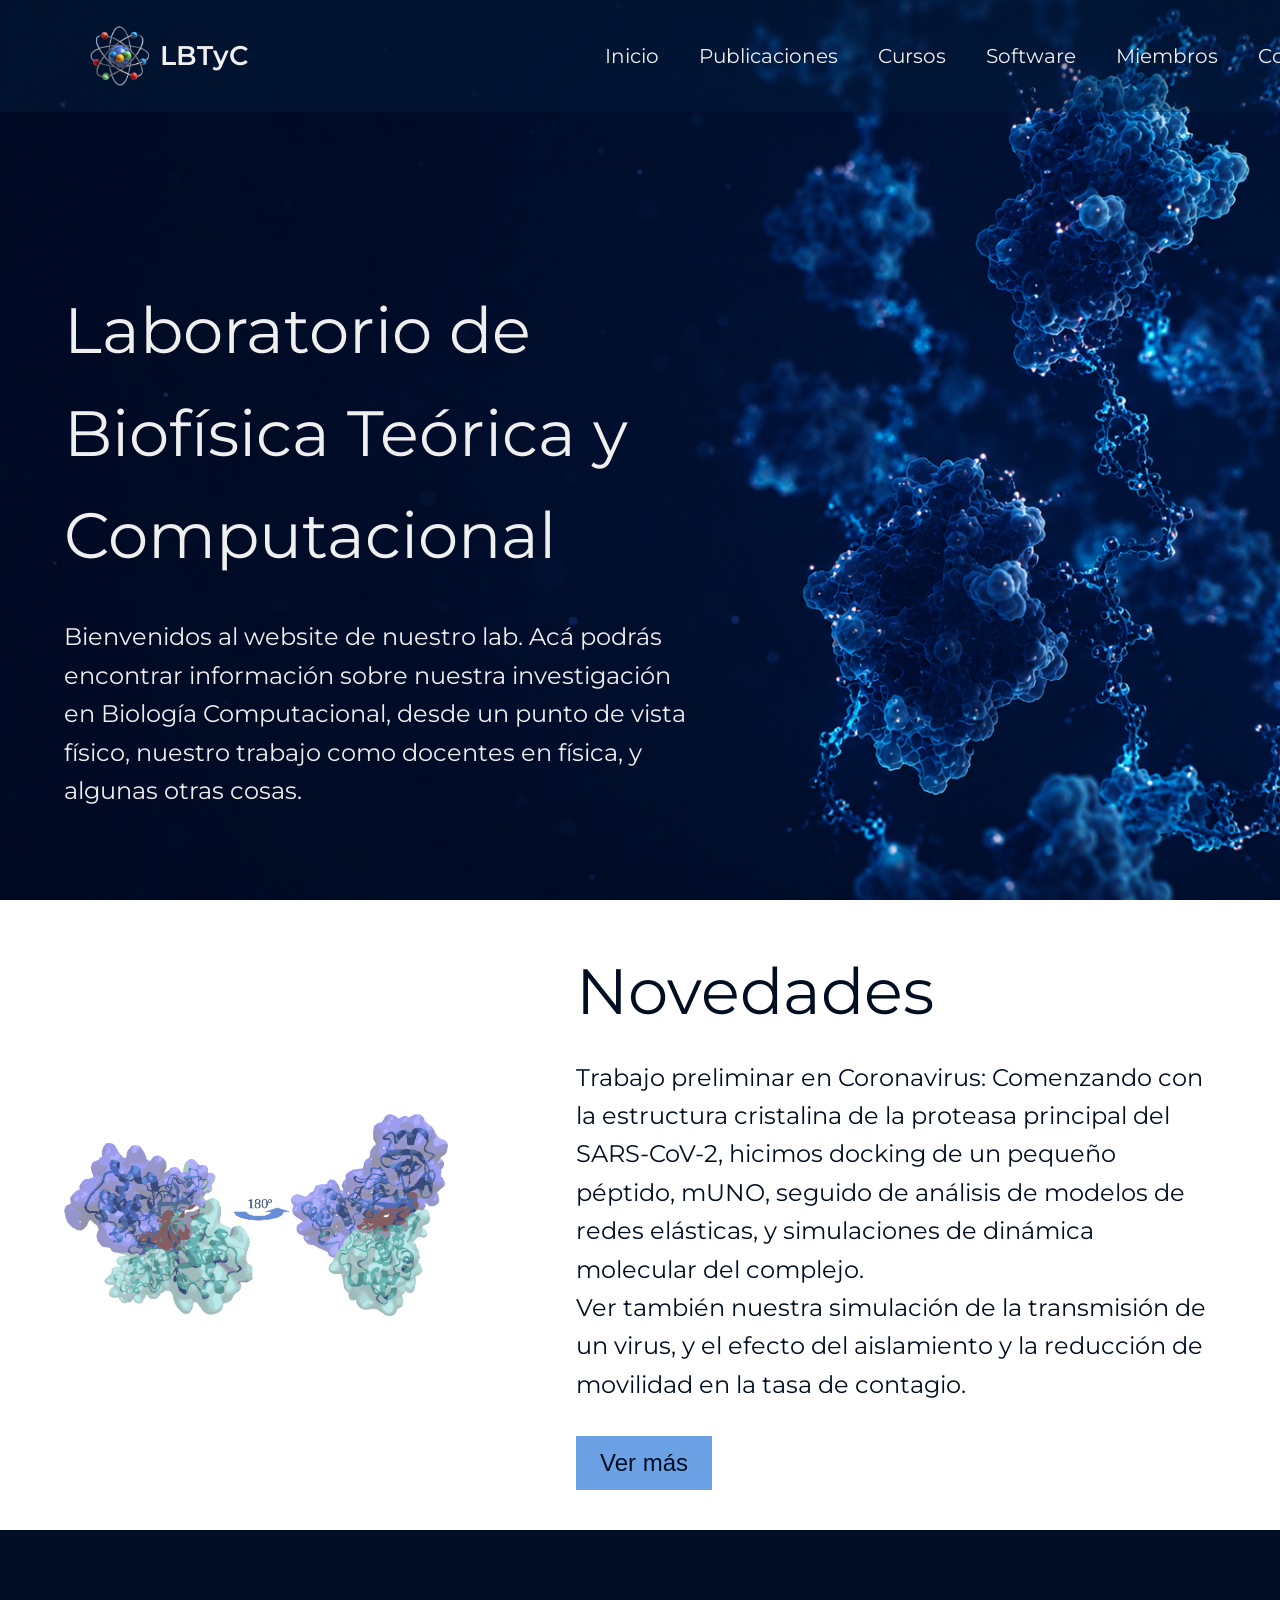
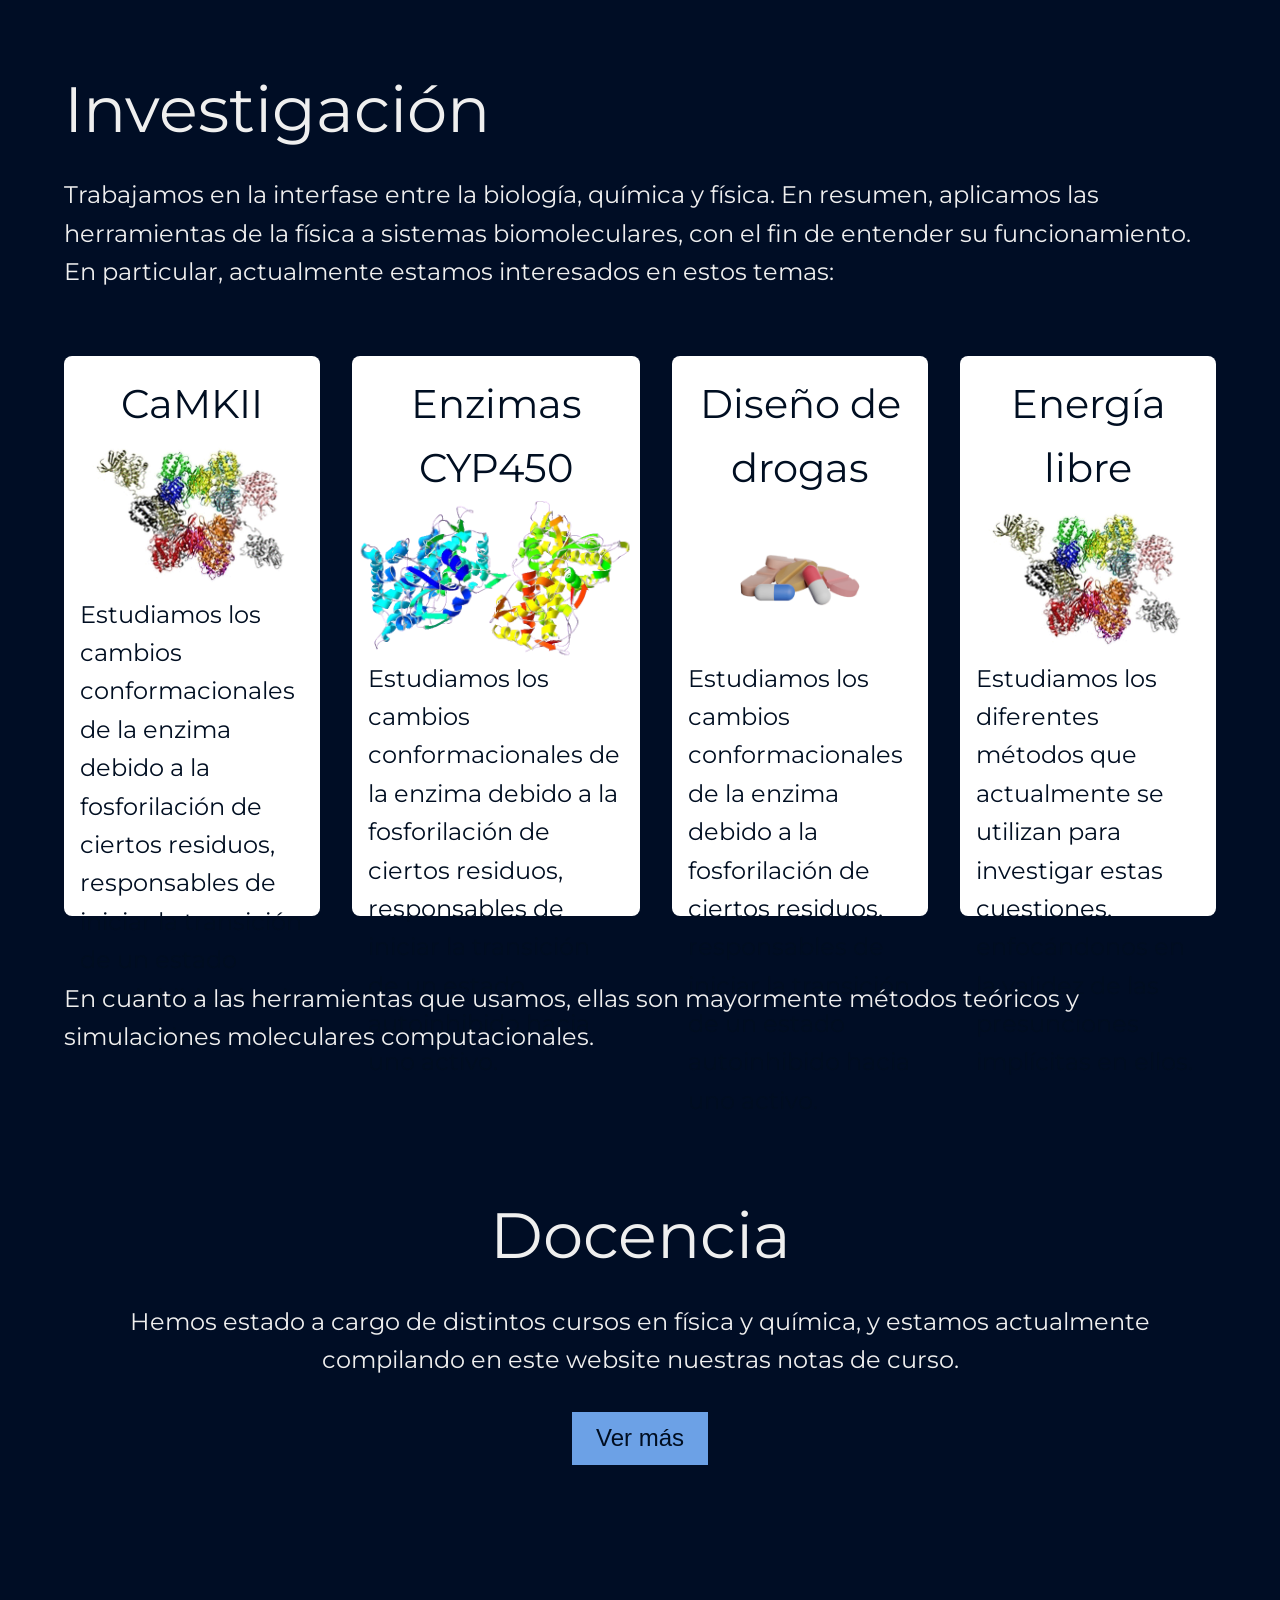
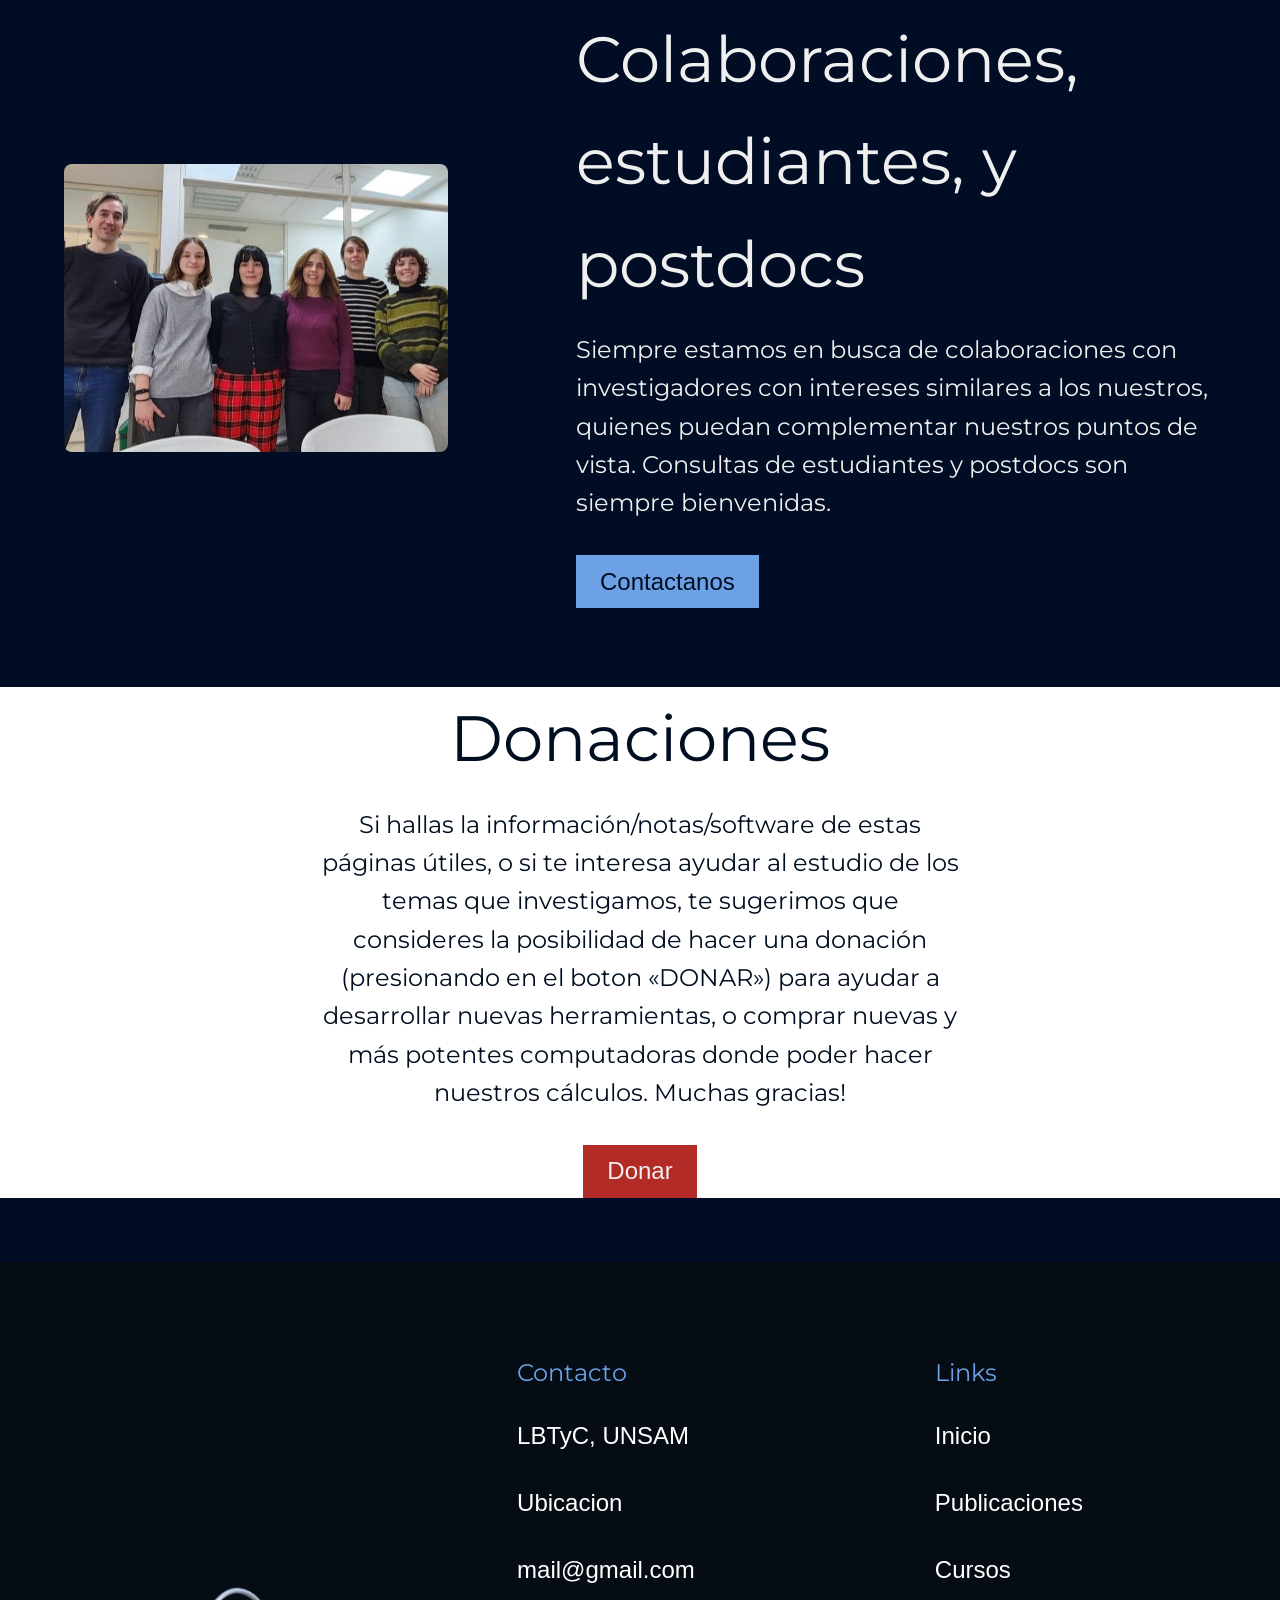
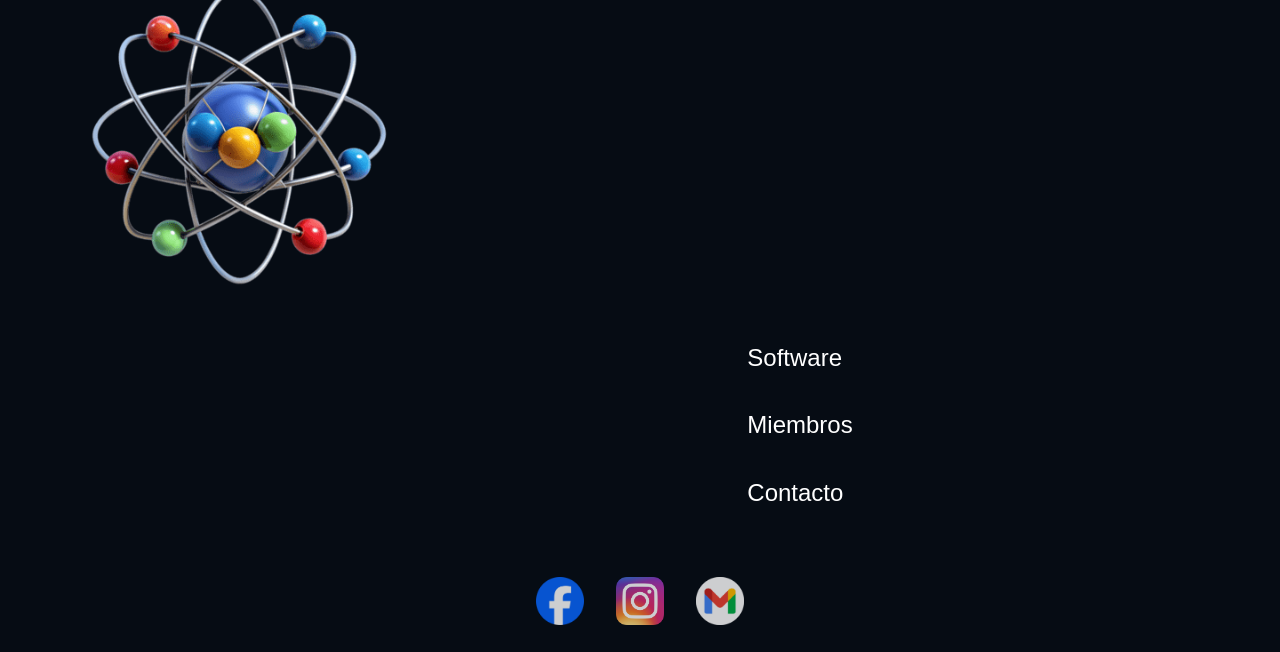
==== index.html @ 5a87e27a "first" ====
<!DOCTYPE html>
<html lang="es">

    <head>
        <meta charset="UTF-8">
        <meta name="viewport" content="width=device-width, initial-scale=1.0">

        <title>LBTyC</title>
        <link rel="icon" type="image/png" href="img/lablogo.png">

        <link rel="preconnect" href="https://fonts.googleapis.com">
        <link rel="preconnect" href="https://fonts.gstatic.com" crossorigin>
        <link href="https://fonts.googleapis.com/css2?family=Montserrat:ital,wght@0,100..900;1,100..900&display=swap" rel="stylesheet">

        <link rel="stylesheet" href="css/style.css">
        
    </head>

    <body>
        <header class="header-home">
            <nav class="navbar">
                <div class="logo">
                    <img src="img/lablogo.png" alt="Logo LBTyC">
                    <h2>LBTyC</h2>
                </div>

                <ul class="nav-links" id="navLinks">
                    <li><a href="index.html">Inicio</a></li>
                    <li><a href="publicaciones.html">Publicaciones</a></li>
                    <li><a href="cursos.html">Cursos</a></li>
                    <li><a href="software.html">Software</a></li>
                    <li><a href="miembros.html">Miembros</a></li>
                    <li><a href="contacto.html">Contacto</a></li>
                </ul>


                <div class="hamburger" id="hamburger">
                    <span></span>
                    <span></span>
                    <span></span>
                </div>
            </nav>
        </header>

        <main class="main-inicio">
            <section class="background1">
                <div class="titulos-inicio">
                    <h1 class="reveal">Laboratorio de Biofísica Teórica y Computacional</h1>
                </div>
                <div class="desc-inicio">
                    <p class="reveal">Bienvenidos al website de nuestro lab. Acá podrás encontrar información sobre nuestra investigación en Biología Computacional, desde un punto de vista físico, nuestro trabajo como docentes en física, y algunas otras cosas.</p> <br>
                </div>
            </section>

            <section class="background2">
                <img src="img/corona3.png" alt="Imagen de coronavirus" class="reveal">
                <div class="home-novedades">
                    <h2 class="novedades-titulos reveal">Novedades</h2>
                    <p>Trabajo preliminar en Coronavirus: Comenzando con la estructura cristalina de la proteasa principal del SARS-CoV-2, hicimos docking de un pequeño péptido, mUNO, seguido de análisis de modelos de redes elásticas, y simulaciones de dinámica molecular del complejo. <br>
                    Ver también nuestra simulación de la transmisión de un virus, y el efecto del aislamiento y la reducción de movilidad en la tasa de contagio.</p>
                    <button class="boton-home">Ver más</button>
                </div>
            </section>
            
            <section class="background3">
                <div class="home-investigacion">
                    <h2 class="investigacion-titulos reveal">Investigación</h2>
                    <p>Trabajamos en la interfase entre la biología, química y física. En resumen, aplicamos las herramientas de la física a sistemas biomoleculares, con el fin de entender su funcionamiento. En particular, actualmente estamos interesados en estos temas:</p>
                </div>
                <div class="home-investigacion-list">
                    <div class="jump">
                        <h3>CaMKII</h3>
                        <img src="img/camkii.webp" alt="proteina CaMKII" class="reveal">
                        <p>Estudiamos los cambios conformacionales de la enzima debido a la fosforilación de ciertos residuos, responsables de iniciar la transición de un estado autoinhibido hacia uno activo. </p>
                    </div>
                    <div class="jump">
                        <h3>Enzimas CYP450</h3>
                        <img src="img/cyP450.png" alt="proteina CYP450" class="reveal">
                        <p>Estudiamos los cambios conformacionales de la enzima debido a la fosforilación de ciertos residuos, responsables de iniciar la transición de un estado autoinhibido hacia uno activo. </p>
                    </div>
                    <div class="jump">
                        <h3>Diseño de drogas</h3>
                        <img src="img/drugs.png" alt="drogas" class="reveal">
                        <p>Estudiamos los cambios conformacionales de la enzima debido a la fosforilación de ciertos residuos, responsables de iniciar la transición de un estado autoinhibido hacia uno activo. </p>
                    </div>
                    <div class="jump">
                        <h3>Energía libre</h3>
                        <img src="img/camkii.webp" alt="proteina CaMKII" class="reveal">
                        <p>Estudiamos los diferentes métodos que actualmente se utilizan para investigar estas cuestiones, enfocándonos en la validez de las presunciones implícitas en ellos. </p>
                    </div>
                </div>
                <div class="home-investigacion">
                    <p>En cuanto a las herramientas que usamos, ellas son mayormente métodos teóricos y simulaciones moleculares computacionales.</p>
                </div>

                <div class="home-docencia">
                    <h2 class="docencia-titulos reveal">Docencia</h2>
                    <p>Hemos estado a cargo de distintos cursos en física y química, y estamos actualmente compilando en este website nuestras notas de curso.</p>
                    <button class="boton-home">Ver más</button>
                </div>
            </section>

            <section class="background5">
                <img src="img/equipo.jpg" alt="foto" class="reveal">
                <div class="home-colaboraciones">
                    <h2 class="colaboraciones-titulos reveal">Colaboraciones, estudiantes, y postdocs</h2>
                    <p>Siempre estamos en busca de colaboraciones con investigadores con intereses similares a los nuestros, quienes puedan complementar nuestros puntos de vista. Consultas de estudiantes y postdocs son siempre bienvenidas.</p>
                    <button class="boton-home">Contactanos</button>
                </div>
            </section>

            <section class="background6">
                <div class="home-donaciones">
                    <h2 class="donaciones-titulos reveal">Donaciones</h2>
                    <p>Si hallas la información/notas/software de estas páginas útiles, o si te interesa ayudar al estudio de los temas que investigamos, te sugerimos que consideres la posibilidad de hacer una donación (presionando en el boton «DONAR») para ayudar a desarrollar nuevas herramientas, o comprar nuevas y más potentes computadoras donde poder hacer nuestros cálculos. Muchas gracias!</p>
                    <button class="boton-donar">Donar</button>
                </div>
            </section>


        </main>


        <footer>

            <section class="footer-arriba">
                <div class="footer-logo">
                    <img src="img/lablogo.png" alt="Logo LBTyC">
                </div>

                <div class="footer-caja">

                    <ul class="footer-links">
                        
                            <div class="column1">
                                <h3>Contacto</h3>
                                <li>LBTyC, UNSAM</li>
                                <li>Ubicacion</li>
                                <li>mail@gmail.com</li>
                            </div>
                            <div class="column2">
                                <h3>Links</h3>
                                <li><a href="index.html">Inicio</a></li>
                                <li><a href="publicaciones.html">Publicaciones</a></li>
                                <li><a href="cursos.html">Cursos</a></li>
                            </div>
                            <div class="column3">
                                <li><a href="software.html">Software</a></li>
                                <li><a href="miembros.html">Miembros</a></li>
                                <li><a href="contacto.html">Contacto</a></li>  
                            </div>
                    </ul>
                    
                </div>
            </section>

        
        <section class="footer-abajo">
            <div class="footer-icons">
            <a href="https://www.facebook.com/share/17wjpVPdPf/"><img src="img/iconfacebook.webp" alt="facebook"></a>
            <a href="https://www.instagram.com/clara.general/"><img src="img/iconig.png" alt="instagram"></a>
            <a href=""><img src="img/iconmail.webp" alt="mail"></a>
            </div>
        </section>

        </footer>


    <script src="js/scripts.js"></script>    
    </body>


</html>
---- css/style.css ----
*{
  margin: 0;
  padding: 0;
  box-sizing: border-box;
  scroll-behavior: smooth;
}


:root {
  /*Colores*/
    --bg-main: #000d25;
    --bg-secundario: #39425e;
    --acento: #f2c57c;
    --texto: #efefef;
    --texto-2: #cacaca;
    --texto-3: #000e21;
    --celeste: #6ca1e6;
    --rojo: #b32b26;
    --blanco: #ffffff;

  /*Tamaño de textos celu*/
    --titulos: 2.5rem;
    --subtitulo: 1.5rem;
    --cuerpo: 1rem;

  /*Tamaño de textos desktop*/
    --dtitulos: 4rem;
    --dsubtitulo: 2.5rem;
    --dcuerpo: 1.5rem;

  /* Fonts */
    --font-title:'Montserrat';
    --font-body: 'Montserrat';
    --font-logo: 'Montserrat';
}

body {
  font-family: var(--font-body);
  line-height: 1.6;
  background-color: var(--bg-main);
  color: var(--texto);
}


h1, h2{
  font-size: var(--titulos);
  font-family: var(--font-title);
  font-weight: 400;
}

h3, h4{
  font-size: var(--subtitulo);
  font-family: var(--font-body);
  font-weight: 400;
}

p{
  font-size: var(--cuerpo);
  font-family: var(--font-body);
}

li{
  font-size: var(--cuerpo);
}


header{
  background-color: var(--bg-main);
  padding: 0.2rem;
  padding-left: 0.9rem;
  padding-right: 0.9rem;
  width: 100%;
}

.header-home{
  position: absolute;
  z-index: 1000;
}

.navbar{
  display: flex;
  justify-content: space-between;
  align-items: center;
  padding: 0.5rem;
}

ul.nav-links{
  list-style-type: none;
  position: absolute;
  right: 0;
  top: 45px;
  background-color: var(--bg-main);
  z-index: 100;
  text-align: center;
  font-size: var(--subtitulo);
  font-family: var(--font-body);
}

.logo{
  display: flex;
}

.logo h2{
  font-family: var(--font-logo);
  font-size: 1.7rem;
  font-weight: 600;
  color: var(--texto);
  align-self: center;
  padding-left: 0.5rem;
}

.logo img{
  width: 4rem;
  height: 4rem;
}

.hamburger {
  display: flex;
  flex-direction: column;
  cursor: pointer;
  align-self: center;
}

.hamburger span {
  height: 0.188em;
  background-color: var(--texto);
  margin: 0.188em 0;
  width: 1.563em;
}

.nav-links {
  list-style: none;
  display: none;
  flex-direction: column;
  width: 60%;
  text-align: end;
}

.nav-links li {
  width: 100%;
}

.nav-links a {
  color: var(--texto);
  text-decoration: none;
  padding: 0.8em 0;
  display: block;
}

.nav-active {
  display: flex;
}

.dropdown-content {
  list-style-type: none;
  display: none;
  text-align: center;
}

.dropdown-content a {
  color: var(--texto);
  text-align: center;
  text-decoration: none;
  display: block;
}

.dropdown:hover .dropdown-content {
  display: block;
}

/*      HOME     */


.main-inicio{
  display: flex;
  flex-wrap: wrap;
  justify-content: center;
  align-content: center;
  }

.background1{
  display: flex;
  flex-wrap: wrap;
  padding-top: 8rem;
  padding-left: 1rem;
  }

.background2{
    background-image: url("../img/background-home2.svg");
    background-position: center;
    background-repeat: no-repeat;
    background-size: cover;
    width: 100%;
    display: flex;
    flex-wrap: wrap;
    justify-content: center;
    padding: 1rem;
  }

  .home-novedades{
    width: 100%;
    display: flex;
    flex-wrap: wrap;
    gap: 3rem;
    justify-content: center;
    align-items: start;
    color: var(--texto-3);
  }

  .novedades-titulos{
    width: 100%;
    height: fit-content;
  }

  .novedades-subtitulos{
    width: 100%;
    text-align: center;
  }

  .desc-inicio{
    padding: 1rem;
  }

  .background1 h2{
    font-size: var(--titulos);
  }

.conocer{
  padding: 1rem ;
  padding-top: 0.3rem;
  padding-bottom: 0.3rem;
  border-radius: 0.5rem;
  margin-top: 2rem;
  border: solid 0.2rem;
  text-decoration: none;
  color: var(--texto);
}

.conocer a{
  text-decoration: none;
  color: var(--texto);
}

.reveal {
  opacity: 0;
  transform: translateY(20px);
  transition: opacity 0.8s ease, transform 0.8s ease;
}

.reveal.visible {
  opacity: 1;
  transform: translateY(0);
}




              /*     CURSOS      */


.main-cursos{
  display: flex;
  flex-wrap: wrap;
  padding: 1rem;
}

.main-cursos h2{
  font-size: var(--subtitulo);
}

.titulos-cursos{
  display: flex;
  flex-wrap: wrap;
  text-align: center;
  justify-content:center;
  gap: 1rem;
}

.lista-cursos{
  display: flex;
  flex-wrap: wrap;
  justify-content: center;
}

.curso{
  width: 90%;
  border: solid var(--texto-2) 0.05rem;
  color: var(--texto);
  padding: 1rem;
  display: flex;
  flex-direction: column;
  margin-top: 2rem;
  border-radius: 0.5rem;
  gap: 1rem;
}

.curso div{
  display: flex;
  flex-direction: column;
  gap: 1rem;
}

.curso p{
  color: var(--texto-2);
}

.curso img{
  width: 100%;
  height: auto;
  border-radius: 0.5rem;
}

.boton-cursos{
  padding: 0.5rem;
  width: 6rem;
  background-color: transparent;
  color: var(--texto);
  border: solid var(--texto) 0.05rem;
  border-radius: 0.5rem;
  font-weight: bold;
}


                /*     PUBLICACIONES      */

.main-publicaciones{
  display: flex;
  margin: 4rem;
}

.publicaciones{
  display: flex;
  flex-direction: column;
  gap: 2rem;
}


.publicaciones-lista{
  display: flex;
  flex-direction: column;
  gap: 1rem;
}

.publicaciones-lista a{
  color: var(--celeste);
  font-size: var(--cuerpo);

}





                /*    Desktop     */
@media (min-width: 992px) {
   
  
             /*       HEADER         */  

 
  header {
    background: rgba(4, 30, 64, 0.4);
    padding: 1rem;
    padding-left: 5rem;
    padding-right: 5rem;
  }

  .header-home{
    position: absolute;
    z-index: 1000;
  }

  ul.nav-links {
    display: flex;
    flex-direction: row;
    justify-content: space-between;
    align-items: center;
    background-color: transparent;
    width: auto;
    position: static;
    width: 55%;
  }

  .nav-links a {
    padding: 0.5em 1em;
    font-size: 1.25rem;
    display: flex;
    align-items: center;
    justify-content: center;
  }

  .navbar {
  display: flex;
  justify-content: space-between;
  align-items: center;
  }

  .hamburger {
    display: none;
  }

  .dropdown-content {
    position: absolute;
    top: 100%;
    left: -1em;
    z-index: 1;
    min-width: calc(100% + 2em);
    padding: 0.9rem;
  }

  .dropdown-content a {
    background-color: var(--violeta);
    padding: 0.9rem;
  }

  .nav-links li {
    position: relative;
  }

  .nav-links a:hover{
    color: #ff8e8e;
  }

  .proyecto-div:hover .overlay{
  opacity: 1;
  }

  .proyecto-div .overlay{
    opacity: 0;
    transition: opacity 0.3s ease;
  }

  h1, h2{
  font-size: var(--dtitulos);
  font-family: var(--font-title);
  }

  h3, h4{
    font-size: var(--dsubtitulo);
    font-family: var(--font-body);
  }

  p{
    font-family: var(--font-body);
    font-size: var(--dcuerpo);
  }

  a{
    font-size: var(--dcuerpo);
  }



  /*.....Footer....*/ 

footer{
background-color: #060c14;
padding: 16px;
font-family: Arial, Helvetica, sans-serif;
}

.footer-caja{
  display: flex;
  flex-direction: row;
}

.footer h3{
  padding: 0.5em 0;
  font-size: var(--subtitulo);
}

.footer-links {
  list-style: none;
  margin: 0;
  padding: 0;
}

.footer-links h3{
  font-size: var(--subtitulo);
  color: var(--celeste);
}

.footer-links a {
  color: white;
  text-decoration: none;
  
}

.footer-links li {
  list-style: none;
  margin-bottom: 5px;
  padding: 0.5em 0;
  color: white;
  text-decoration: none;
  display: flex;
  font-size: var(--dcuerpo);  
}

.footer-icons {
  display: flex;
  justify-content: center;
  gap: 10px; 
  margin-top: 10px;
  opacity: 80%;
}

.footer-icons img{
  width: 100%;
}





              /*     HOME      */


  main{
    margin-bottom: 4rem;
  }
  
  
  .main-inicio{
  display: block;
  }

  .background1{
    background-image: url(../img/ChatGPT\ Image\ 31\ jul\ 2026\,\ 23_32_57.png);
    background-repeat: no-repeat;
    background-size: cover;
    background-position: center;
    display: flex;
    flex-direction: column;
    padding: 0;
    width: 100%;
    min-height: 100vh;
    gap: 2rem;
    justify-content: end;
  }

  .titulos-inicio{
    width: 50%;
    color: var(--texto);
    margin-left: 4rem;
    margin-right: 4rem;
  }

  .titulos-inicio h2{
    font-size: var(--dtitulos);
  }
  
  .desc-inicio{
    margin: 4rem;
    margin-top: 0rem;
    width: 50%;
    padding: 0;
  }


  .background2, .background6{
    background-color: var(--blanco);
    display: flex;
    flex-direction: row;
    padding: 0;
    max-height: 70vh;
    min-height: 70vh;
    gap: 8rem;
    color: var(--texto);
    justify-content: center;
    align-items: center;
  }

  .home-novedades{
    width: 50%;
    gap: 1rem;
    display: flex;
    flex-direction: column;
  }

  .background2 img{
  width: 30%;
  height: 30%;
  }
  
  .novedades-titulos{
    font-size: var(--dtitulos);
    width: 100%;
    padding: 0;
  }

  .boton-home{
    width: fit-content;
    background-color: var(--celeste);
    color: var(--texto-3);
    border: none;
    padding: 0.8rem 1.5rem;
    font-size: var(--dcuerpo);
    cursor: pointer;
    transition: background-color 0.3s ease;
    font-weight: 100;
    margin-top: 1rem;
  }

  .boton-home:hover{
    background-color: var(--texto-2);
  }

  .background3{
    margin-top: 4rem;
    display: flex;
    flex-wrap: wrap;
    padding: 0;
    width: 100%;
    min-height: 100vh;
    gap: 4rem;
    padding: 4rem;
  }

  .home-investigacion{
    width: 100%;
    gap: 1rem;
    display: flex;
    flex-direction: column;
  }
  
  .investigacion-titulos{
    font-size: var(--dtitulos);
    width: 100%;
    padding: 0;
  }

  .home-investigacion-list{
    width: 100%;
    display: flex;
    justify-content: center;
    align-items: center;
    flex-direction: row;
    gap: 2rem;
  }

  .home-investigacion-list div{
    display: flex;
    flex-wrap: wrap;
    justify-content: center;
    align-items: start;
    width: 25%;
    background-color: var(--blanco);
    padding: 1rem;
    border-radius: 0.5rem;
    color: var(--texto-3);
    max-height: 35rem;
    min-height: 35rem;
  }

  .home-investigacion-list div img{
    max-height: 10rem;
    min-height: 10rem;
    border-radius: 0.5rem;
  }

  .home-investigacion-list h3{
    width: 100%;
    text-align: center;
  }

  .jump{
  transition: transform 0.25s cubic-bezier(.34,1.56,.64,1);
  }

  .jump:hover{
    transform: translateY(-20px);
  }

  .home-docencia{
    margin-top: 4rem;
    width: 100%;
    display: flex;
    flex-wrap: wrap;
    gap: 1rem;
    justify-content: center;
  }

  .home-docencia p, .docencia-titulos{
    width: 100%;
    text-align: center;
  }

  .background4{
    display: flex;
    flex-wrap: wrap;
    padding: 0;
    width: 100%;
    min-height: 100vh;
    gap: 4rem;
  }

  .background5{
    margin-top: 4rem;
    display: flex;
    flex-direction: row;
    padding: 0;
    min-height: 70vh;
    gap: 8rem;
    color: var(--texto);
    justify-content: center;
    align-items: center;
  }

  .home-colaboraciones{
    width: 50%;
    gap: 1rem;
    display: flex;
    flex-direction: column;
  }

  .background5 img{
  width: 30%;
  border-radius: 0.5rem;
  }
  
  .colaboraciones-titulos{
    font-size: var(--dtitulos);
    width: 100%;
    padding: 0;
  }

  .background6{
    margin-top: 4rem;
    min-height: 50vh;
  }


  .home-donaciones{
    width: 50%;
    gap: 1rem;
    display: flex;
    flex-direction: column;
    text-align: center;
    color: var(--texto-3);
    align-items: center;
  }
  
  .donaciones-titulos{
    font-size: var(--dtitulos);
    width: 100%;
    padding: 0;
  }

  .boton-donar{
    width: fit-content;
    background-color: var(--rojo);
    color: var(--texto);
    border: none;
    padding: 0.8rem 1.5rem;
    font-size: var(--dcuerpo);
    cursor: pointer;
    transition: background-color 0.3s ease;
    font-weight: 100;
    margin-top: 1rem;
  }

  .boton-donar:hover{
    background-color: var(--texto-2);
  }



                /*     CURSOS      */


.main-cursos{
  display: block;
}

.main-cursos h2{
  font-size: var(--subtitulo);
}

.titulos-cursos{
  display: flex;
  flex-direction: column;
  gap: 1rem;
  margin-bottom: 3rem;
  margin-top: 3rem;
  
}

.lista-cursos{
  display: flex;
  flex-direction: column;
  align-items: center;
}

.curso{
  border: none;
  color: var(--texto);
  padding: 1rem;
  display: flex;
  flex-direction: row;
  justify-content: center;
  align-items: center;
  margin-top: 2rem;
  border-radius: 0.5rem;
}

.curso div{
  width: 35%;
}

.impar{
  display: flex;
  flex-direction: row-reverse;
  align-items: center;
}

.divider {
    border: none;
    height: 0.07rem;
    background-color: var(--celeste);
    opacity: 30%;
    width: 45%;
    margin: 2rem;
}

.curso img{
  width: 20%;
  height: 20%;
}

.boton-cursos{
  padding: 0.7rem;
  width: 7rem;
}


                /*     PUBLICACIONES      */




                /*    FOOTER     */



  .logo{
    height: fit-content;
    width: fit-content;
  }

  .footer-caja{
    width: 100%;
    height: 100%;
  }

  .footer-links{
    height: 100%;
    width: 100%;
    display: flex;
    flex-wrap: wrap;
    gap: 15rem;
    align-items: center;
    justify-content: center;
  }

  .footer-arriba{
    display: flex;
    flex-direction: row;
    padding: 4rem;
    padding-bottom: 1rem;
  }

  .footer-logo{
    width: 40%;
    display: flex;
    justify-content: center;
    align-items: center;
  }

  .footer-logo img{
    max-width: 20rem;
  }

  .column1{
    display: flex;
    flex-direction: column;
  }

  .column2{
    display: flex;
    flex-direction: column;
  }

  .column3{
    display: flex;
    flex-direction: column;
    margin-top: 5rem;
  }

  footer h3{
    padding: 0.5em 0;
    font-size: var(--subtitulo);
  }

  .footer-icons {
  gap: 2rem; 
  margin-top: 2rem;
  opacity: 80%;
}

  .footer-icons img{
    width: 3rem;
  }


}
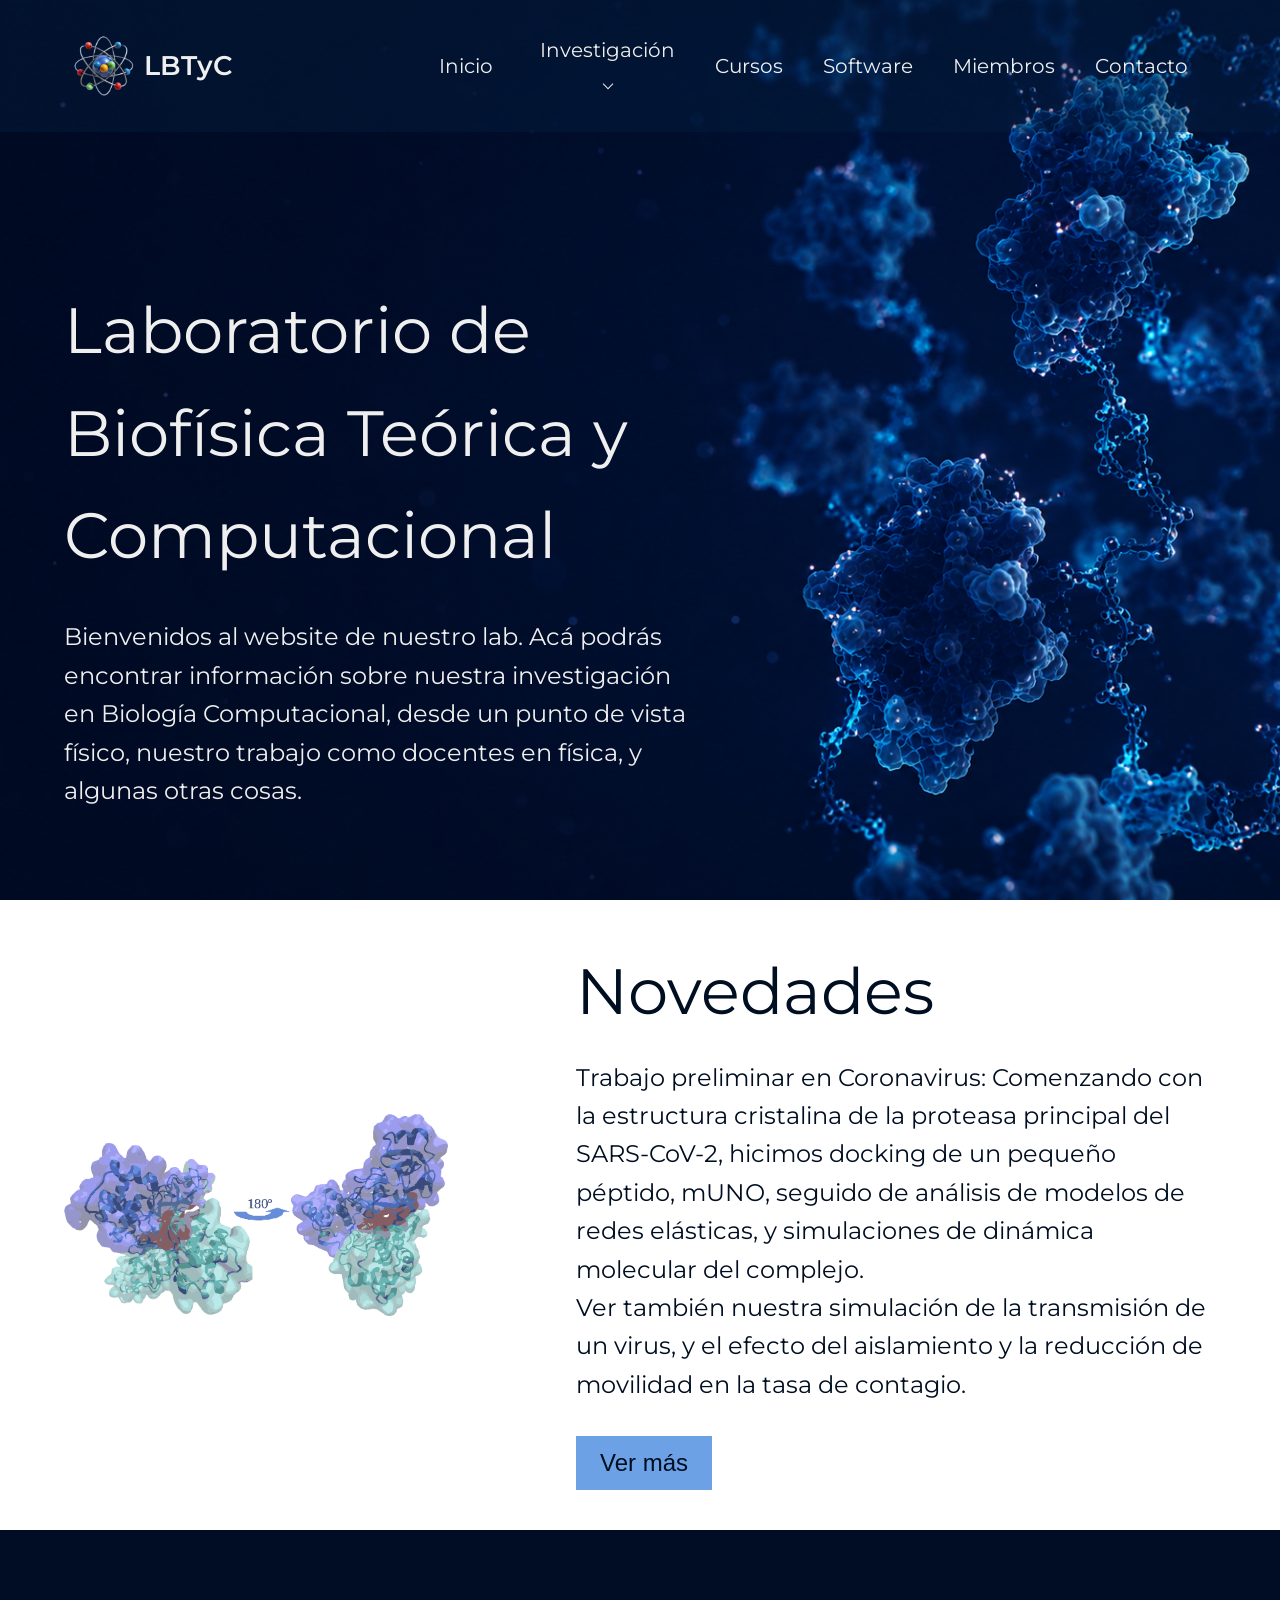
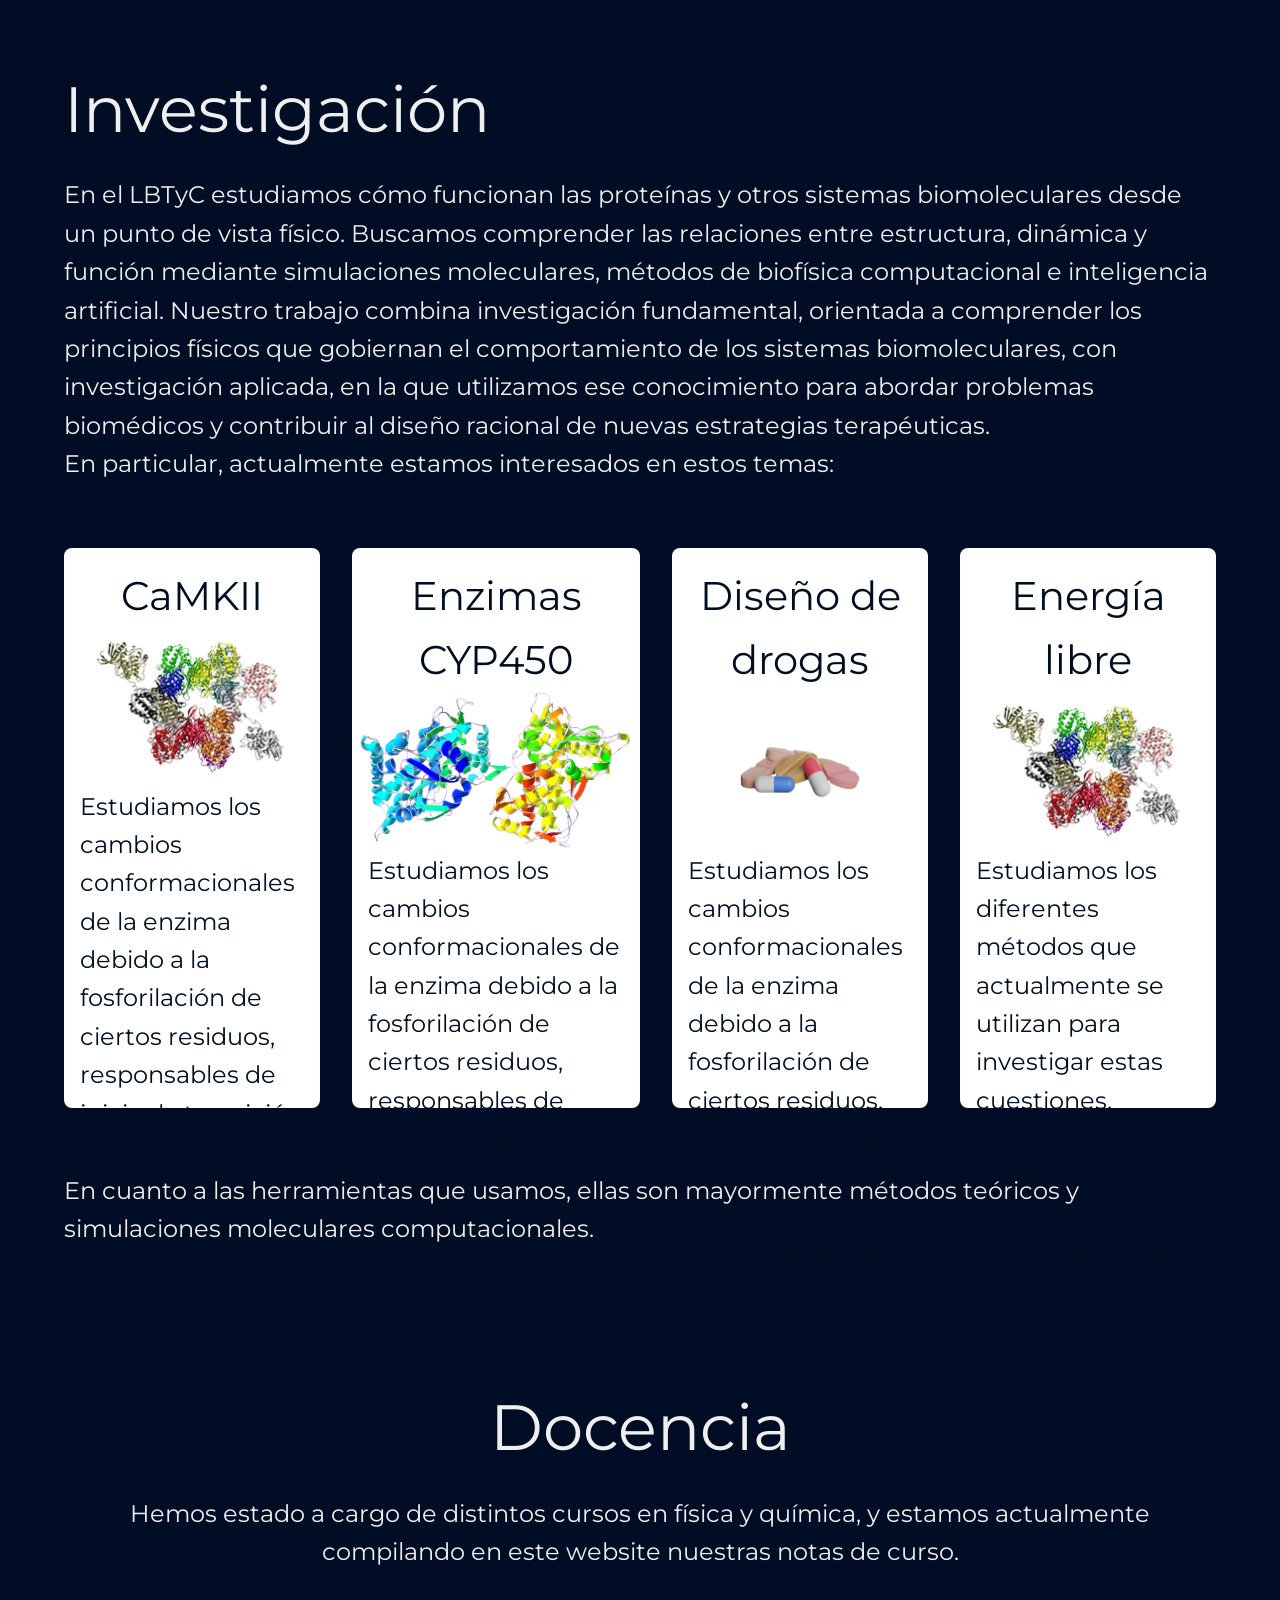
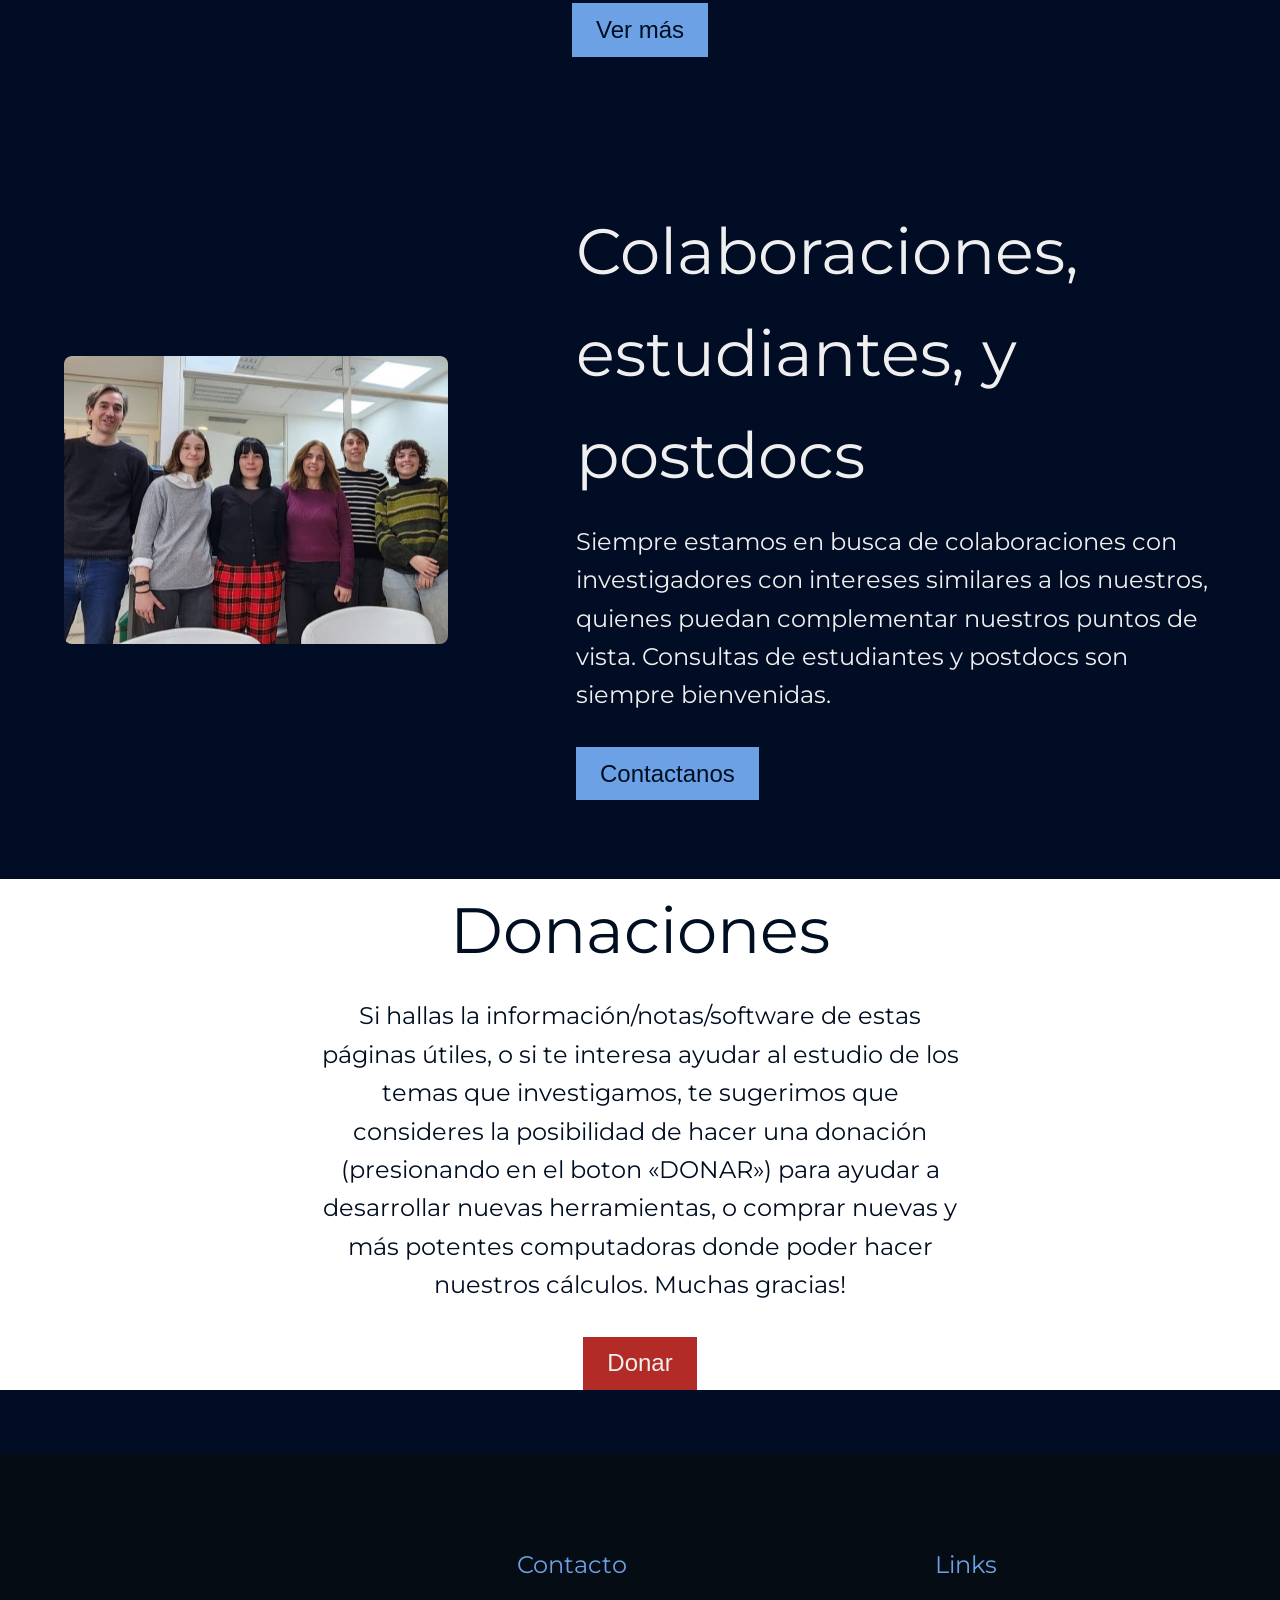
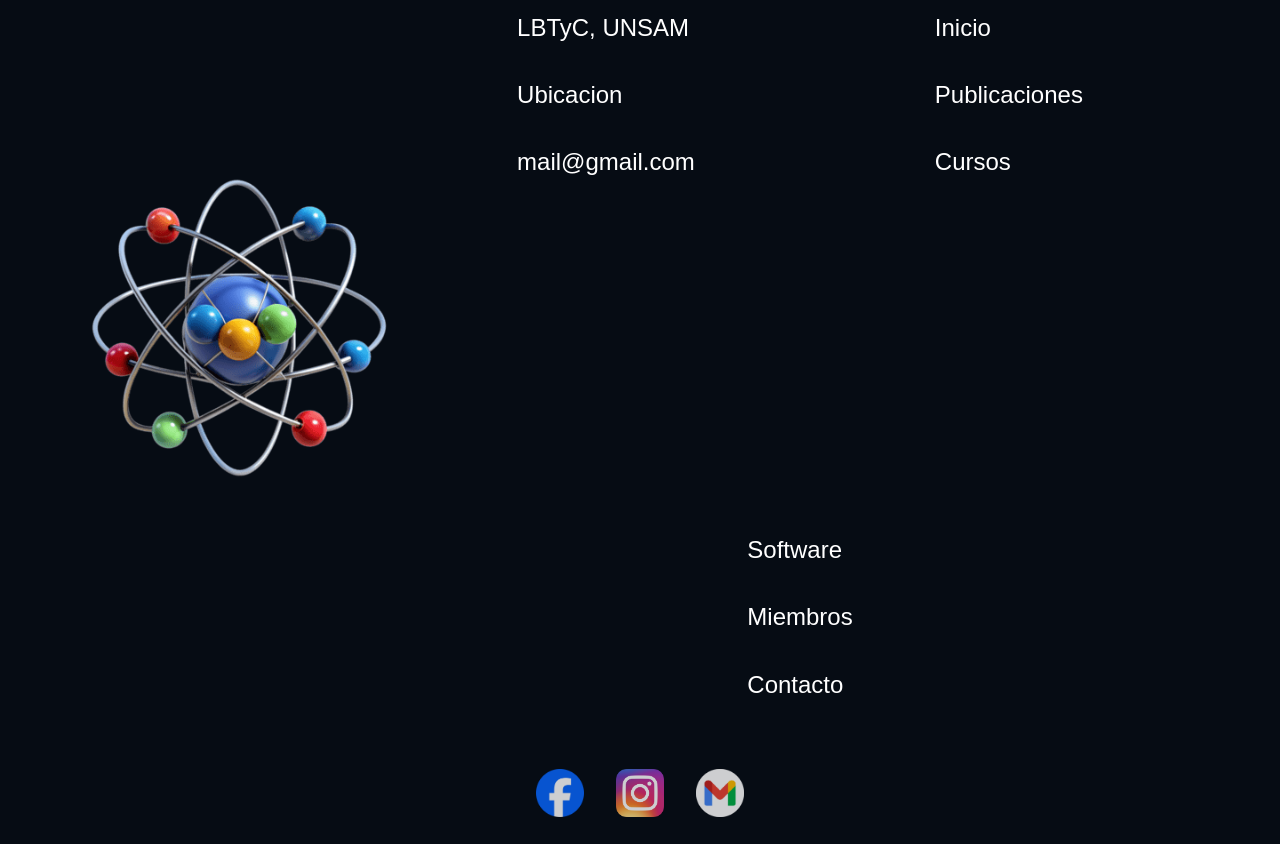
==== commit 190e2891: "4/7" ====
--- a/index.html
+++ b/index.html
@@ -26,7 +26,12 @@
 
                 <ul class="nav-links" id="navLinks">
                     <li><a href="index.html">Inicio</a></li>
-                    <li><a href="publicaciones.html">Publicaciones</a></li>
+                    <li class="dropdown">
+                        <a href="investigacion.html" class="dropbtn">Investigación ⌵</a>
+                        <ul class="dropdown-menu">
+                            <li><a href="publicaciones.html">Publicaciónes</a></li>
+                        </ul>
+                    </li>
                     <li><a href="cursos.html">Cursos</a></li>
                     <li><a href="software.html">Software</a></li>
                     <li><a href="miembros.html">Miembros</a></li>
@@ -65,7 +70,9 @@
             <section class="background3">
                 <div class="home-investigacion">
                     <h2 class="investigacion-titulos reveal">Investigación</h2>
-                    <p>Trabajamos en la interfase entre la biología, química y física. En resumen, aplicamos las herramientas de la física a sistemas biomoleculares, con el fin de entender su funcionamiento. En particular, actualmente estamos interesados en estos temas:</p>
+                    <p>En el LBTyC estudiamos cómo funcionan las proteínas y otros sistemas biomoleculares desde un punto de vista físico. Buscamos comprender las relaciones entre estructura, dinámica y función mediante simulaciones moleculares, métodos de biofísica computacional e inteligencia artificial.
+                    Nuestro trabajo combina investigación fundamental, orientada a comprender los principios físicos que gobiernan el comportamiento de los sistemas biomoleculares, con investigación aplicada, en la que utilizamos ese conocimiento para abordar problemas biomédicos y contribuir al diseño racional de nuevas estrategias terapéuticas. <br>
+                    En particular, actualmente estamos interesados en estos temas:</p>
                 </div>
                 <div class="home-investigacion-list">
                     <div class="jump">
--- a/css/style.css
+++ b/css/style.css
@@ -84,7 +84,7 @@
   padding: 0.5rem;
 }
 
-ul.nav-links{
+ul.nav-links {
   list-style-type: none;
   position: absolute;
   right: 0;
@@ -96,6 +96,31 @@
   font-family: var(--font-body);
 }
 
+.dropdown-menu {
+  display: none; 
+  position: absolute;
+  background-color: var(--bg-main);
+  min-width: 160px;
+  box-shadow: 0px 8px 16px rgba(0,0,0,0.2);
+  list-style: none;
+  padding: 0;
+  margin: 0;
+  z-index: 1; 
+}
+
+.dropdown-menu a {
+  padding: 12px 16px;
+}
+
+/* Trigger Visibility on Hover */
+.dropdown:hover .dropdown-menu {
+  display: block; 
+}
+
+.dropbtn{
+  text-decoration: none;
+}
+
 .logo{
   display: flex;
 }
@@ -347,6 +372,63 @@
 
 }
 
+                  /*   INVESTIGACION        */
+
+  .main-investigacion{
+  display: flex;
+  flex-wrap: wrap;
+  padding: 1rem;
+}
+
+.hero{
+  display: flex;
+  flex-wrap: wrap;
+  padding-top: 8rem;
+  padding-left: 1rem;
+}
+
+.investigacion-card{
+  background: white;
+  width: 100%;
+  display: flex;
+  flex-wrap: wrap;
+  justify-content: center;
+  padding: 1rem;
+}
+
+.card-texto{
+  width: 100%;
+  display: flex;
+  flex-wrap: wrap;
+  gap: 3rem;
+  justify-content: center;
+  align-items: start;
+  color: var(--texto-3);
+}
+
+.card-titulos{
+  width: 100%;
+  height: fit-content;
+}
+
+.desc-inicio{
+  padding: 1rem;
+}
+
+.background1 h2{
+  font-size: var(--titulos);
+}
+
+
+              /*      MIEMBROS        */
+
+
+  .main-miembros{
+  display: flex;
+  flex-wrap: wrap;
+  padding: 1rem;
+  margin: 4rem;
+}
 
 
 
@@ -361,8 +443,8 @@
   header {
     background: rgba(4, 30, 64, 0.4);
     padding: 1rem;
-    padding-left: 5rem;
-    padding-right: 5rem;
+    padding-left: 4rem;
+    padding-right: 4rem;
   }
 
   .header-home{
@@ -378,7 +460,7 @@
     background-color: transparent;
     width: auto;
     position: static;
-    width: 55%;
+    width: 70%;
   }
 
   .nav-links a {
@@ -555,7 +637,6 @@
     width: 50%;
     padding: 0;
   }
-
 
   .background2, .background6{
     background-color: var(--blanco);
@@ -833,7 +914,163 @@
 }
 
 
+                  /*   INVESTIGACION        */
+
+.main-investigacion{
+  display: block;
+}
+
+.hero{
+  background-image: url(../img/);
+  background-repeat: no-repeat;
+  background-size: cover;
+  background-position: center;
+  display: flex;
+  flex-direction: column;
+  padding: 0;
+  width: 100%;
+  min-height: 90vh;
+  gap: 2rem;
+  justify-content: center;
+}
+
+.titulos-investigacion{
+  color: var(--texto);
+  margin-left: 4rem;
+  margin-right: 4rem;
+}
+
+.titulos-investigacion h2{
+  font-size: var(--dtitulos);
+}
+  
+.desc-investigacion{
+  margin: 4rem;
+  margin-top: 0rem;
+  width: 50%;
+  padding: 0;
+ }
+
+ .cards{
+  display: flex;
+  flex-direction: column;
+  gap: 8rem;
+ }
+
+ .investigacion-card{
+  width: 80%;
+  background-color: var(--blanco);
+  padding: 2rem;
+  min-height: 60vh;
+  gap: 5rem;
+  color: var(--texto);
+  display: flex;
+  justify-content: center;
+  align-items: center;
+}
+
+.der{
+  flex-direction: row;
+  margin-left: auto;
+}
+
+.izq{
+  flex-direction: row-reverse;
+  margin-right: auto;
+}
+
+.card-texto{
+  width: 60%;
+  gap: 1rem;
+  display: flex;
+  flex-direction: column;
+}
+
+.investigacion-card img{
+  width: 30%;
+  height: 70%;
+}
+  
+.card-titulos{
+  font-size: var(--dtitulos);
+  width: 100%;
+  padding: 0;
+}
+
+
                 /*     PUBLICACIONES      */
+
+
+              /*       MIEMBROS         */
+  
+  .main-miembros{
+    display: block;
+  }
+
+  .hero-miembros{
+    display: flex;
+    padding: 0;
+    width: 100%;
+    min-height: 60vh;
+    gap: 8rem;
+    justify-content: center;
+    align-items: center;
+  }
+
+  .hero-miembros img{
+    width: 30%;
+    height: 30%;
+    border-radius: 0.5rem;
+  }
+
+  .texto-miembros{
+    width: 50%;
+    display: flex;
+    flex-direction: column;
+  }
+
+  .equipo{
+    display: flex;
+    flex-direction: column;
+    gap: 4rem;
+    text-align: center;
+    margin-top: 5rem;
+  }
+
+  .miembros{
+    display: flex;
+    flex-wrap: wrap;
+    justify-content: space-around;
+    gap: 3rem;
+  }
+
+  .miembros div{
+    width: 18%;
+    display: flex;
+    flex-direction: column;
+    gap: 1rem;
+    margin-bottom: 4rem;
+  }
+
+  .miembros div h3{
+    font-size: 2rem;
+    text-align: start;
+  }
+
+  .miembros div ul{
+    list-style-type: none;
+    text-align: start;
+  }
+
+  .miembros div ul a{
+    color: var(--texto);
+    font-size: var(--texto);
+  }
+
+  .miembros div img{
+    width: 100%;
+    border-radius: 0.5rem;
+  }
 
 
 
